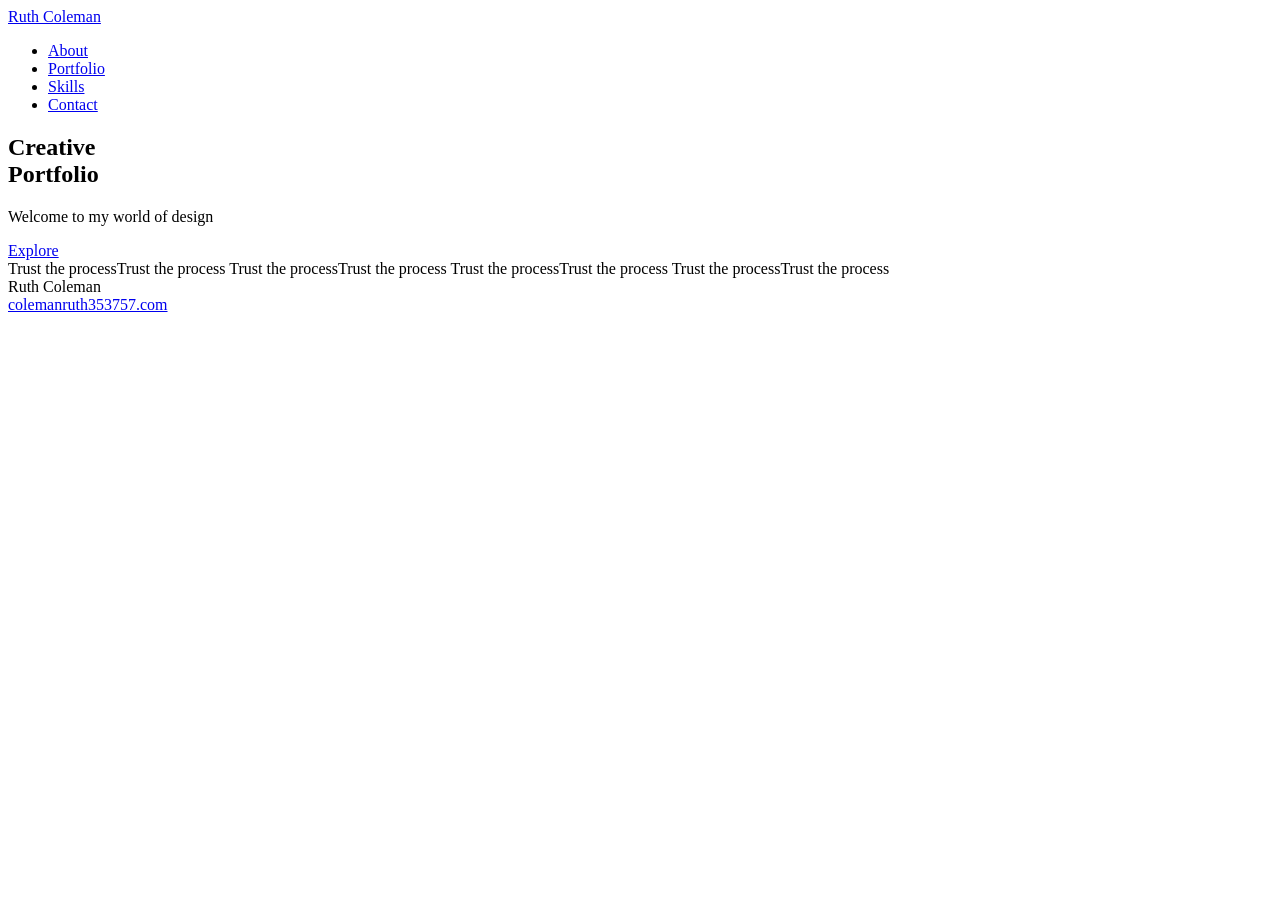
==== index.html @ 7a1e932b "Initial commit via Netlify [skip ci]" ====
<!DOCTYPE html>
<html lang="en">
<head>
<meta charset="UTF-8">
<meta name="viewport" content="width=device-width, initial-scale=1.0">
<title>Ruth Coleman — Creative Portfolio</title>
<link rel="preconnect" href="https://fonts.googleapis.com">
<link rel="preconnect" href="https://fonts.gstatic.com" crossorigin>
<link href="https://fonts.googleapis.com/css2?family=Anton&family=Archivo:wght@400;500;600&display=swap" rel="stylesheet">
<link rel="stylesheet" href="CSS/style.css">
</head>
<body>

  <svg width="0" height="0" style="position:absolute">
    <filter id="grain">
      <feTurbulence type="fractalNoise" baseFrequency="0.9" numOctaves="4" stitchTiles="stitch"/>
      <feColorMatrix type="saturate" values="0"/>
      <feComponentTransfer>
        <feFuncA type="linear" slope="0.35"/>
      </feComponentTransfer>
      <feComposite operator="in" in2="SourceGraphic"/>
      <feBlend in="SourceGraphic" mode="multiply"/>
    </filter>
  </svg>

  <header class="nav">
    <a href="#" class="logo">Ruth Coleman</a>
    <nav>
      <ul>
        <li><a href="about.html">About</a></li>
        <li><a href="portfolio.html">Portfolio</a></li>
        <li><a href="#skills">Skills</a></li>
        <li><a href="contact.html">Contact</a></li>
      </ul>
    </nav>
  </header>

  <section class="hero">
    <div class="arch"></div>
    <div class="hero-content">
      <h1>Creative<br>Portfolio</h1>
      <p>Welcome to my world of design</p>
      <a href="portfolio.html" class="btn">Explore</a>
    </div>
  </section>

  <div class="marquee">
    <div class="marquee-track">
      <span>Trust the process</span><span>Trust the process</span>
      <span>Trust the process</span><span>Trust the process</span>
      <span>Trust the process</span><span>Trust the process</span>
      <span>Trust the process</span><span>Trust the process</span>
    </div>
  </div>

  <footer>
    <div class="foot-name">Ruth Coleman</div>
    <div class="foot-right">
      <a href="mailto:hello@colemanruth353757.com" class="foot-email">colemanruth353757.com</a>
      </div>
  </footer>

</body>
</html>
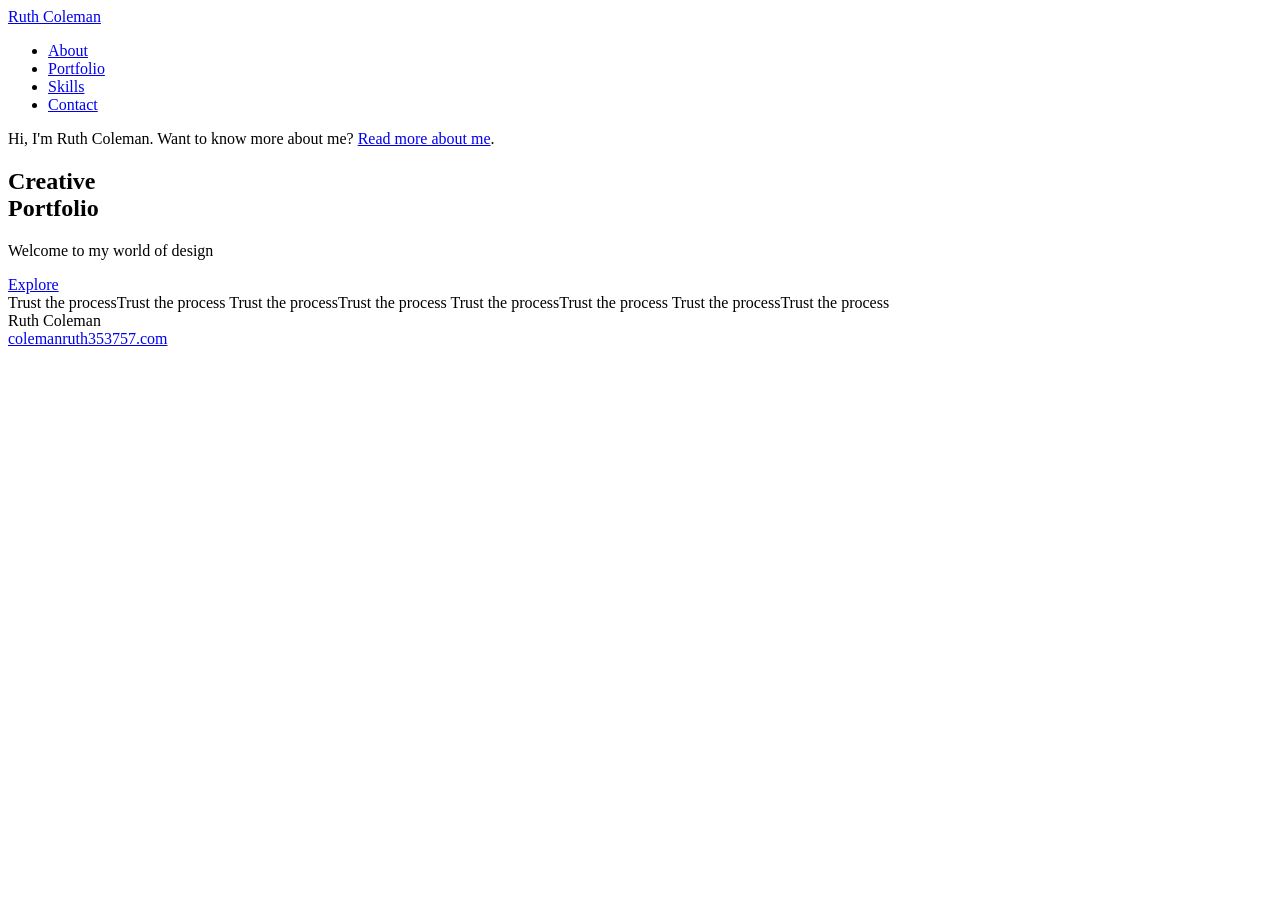
==== commit 2df50b6d: "Update index.html" ====
--- a/index.html
+++ b/index.html
@@ -38,6 +38,7 @@
   <section class="hero">
     <div class="arch"></div>
     <div class="hero-content">
+      <p>Hi, I'm Ruth Coleman. Want to know more about me? <a href="about.html">Read more about me</a>.</p>
       <h1>Creative<br>Portfolio</h1>
       <p>Welcome to my world of design</p>
       <a href="portfolio.html" class="btn">Explore</a>
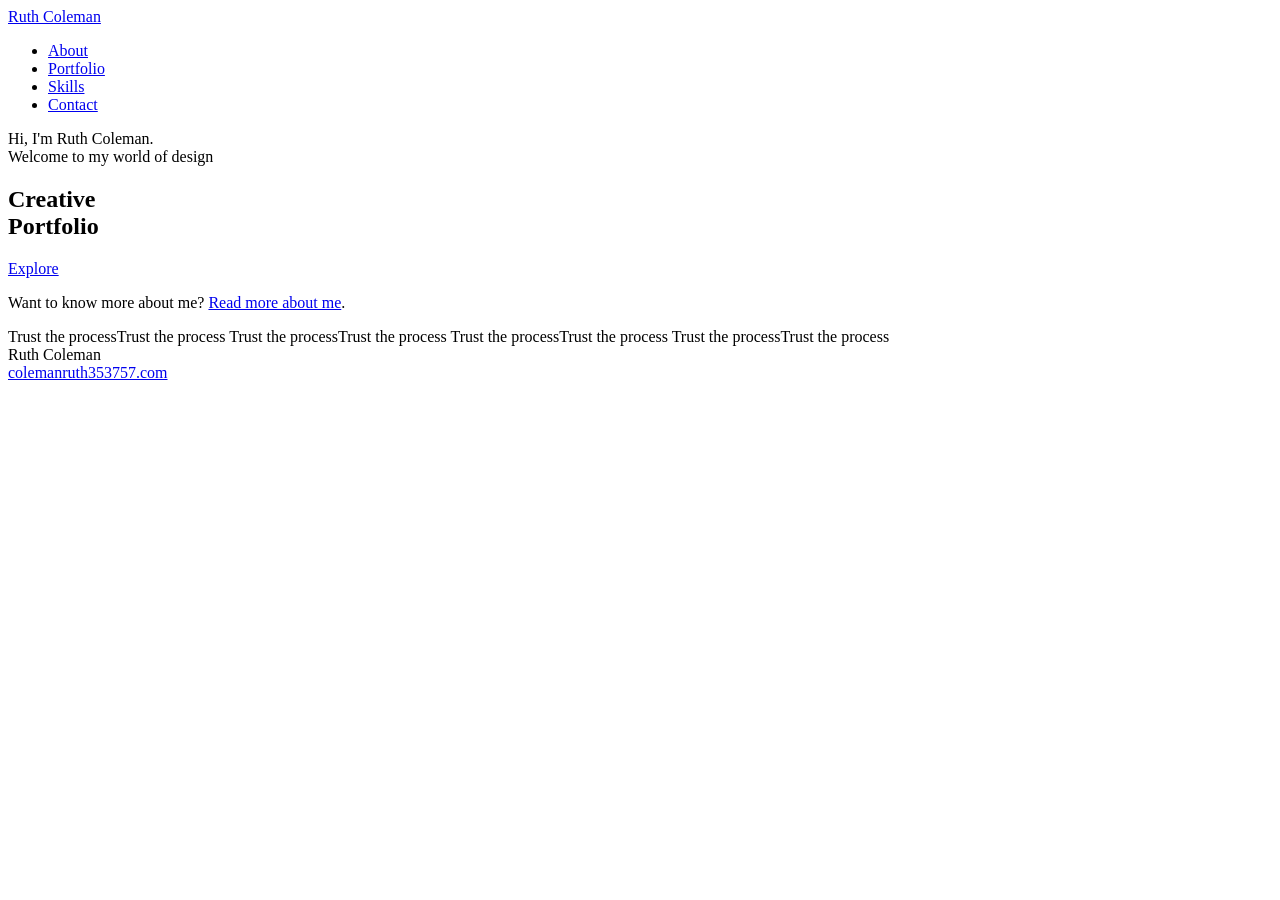
==== commit b33d8a0c: "Update index.html" ====
--- a/index.html
+++ b/index.html
@@ -38,10 +38,10 @@
   <section class="hero">
     <div class="arch"></div>
     <div class="hero-content">
-      <p>Hi, I'm Ruth Coleman. Want to know more about me? <a href="about.html">Read more about me</a>.</p>
+      <p>Hi, I'm Ruth Coleman.<br>Welcome to my world of design</p>
       <h1>Creative<br>Portfolio</h1>
-      <p>Welcome to my world of design</p>
       <a href="portfolio.html" class="btn">Explore</a>
+      <p>Want to know more about me? <a href="about.html">Read more about me</a>.</p>
     </div>
   </section>
 
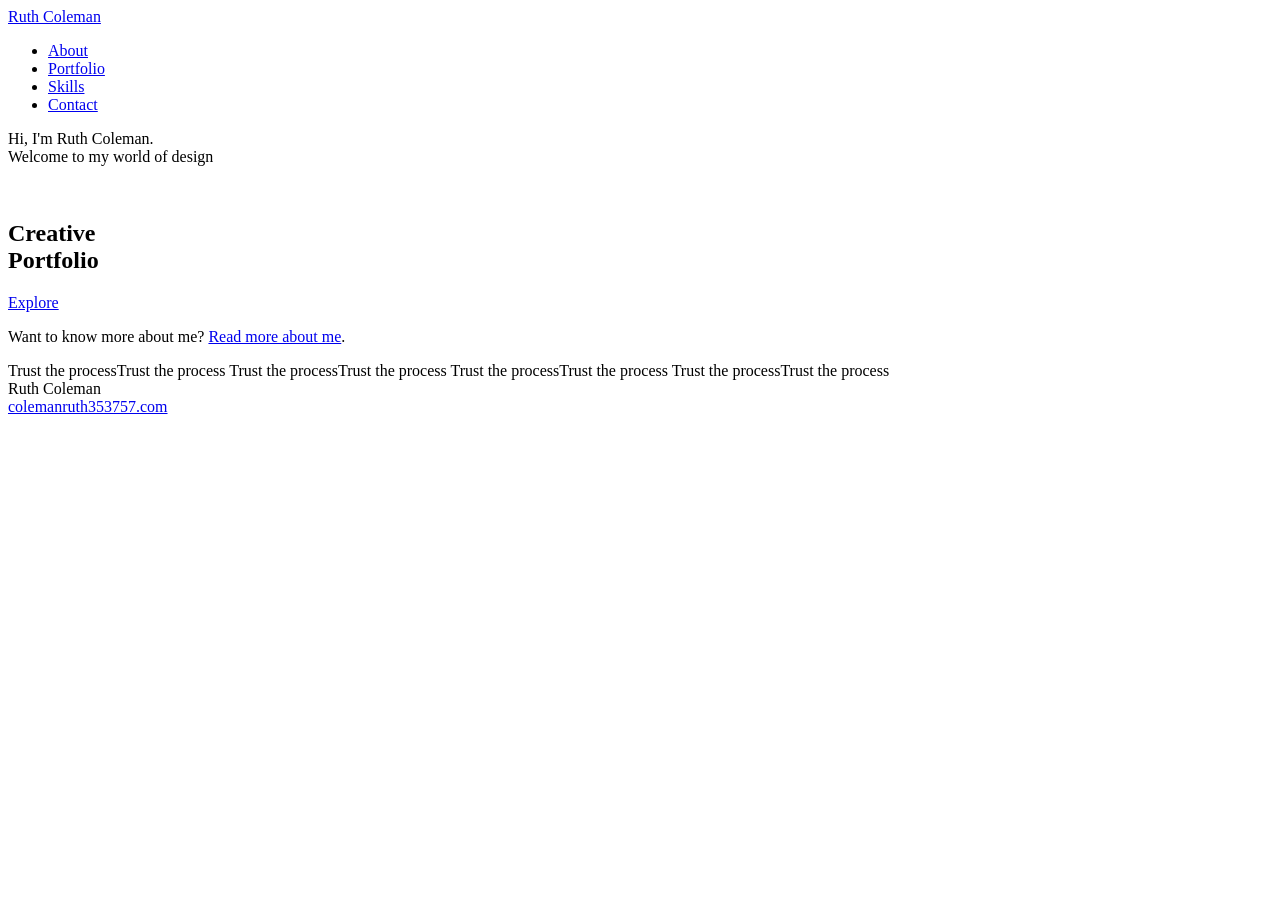
==== commit fad179b3: "Update index.html" ====
--- a/index.html
+++ b/index.html
@@ -39,9 +39,10 @@
     <div class="arch"></div>
     <div class="hero-content">
       <p>Hi, I'm Ruth Coleman.<br>Welcome to my world of design</p>
+      <br>
       <h1>Creative<br>Portfolio</h1>
       <a href="portfolio.html" class="btn">Explore</a>
-      <p>Want to know more about me? <a href="about.html">Read more about me</a>.</p>
+      <p class="link">Want to know more about me? <a href="about.html">Read more about me</a>.</p>
     </div>
   </section>
 
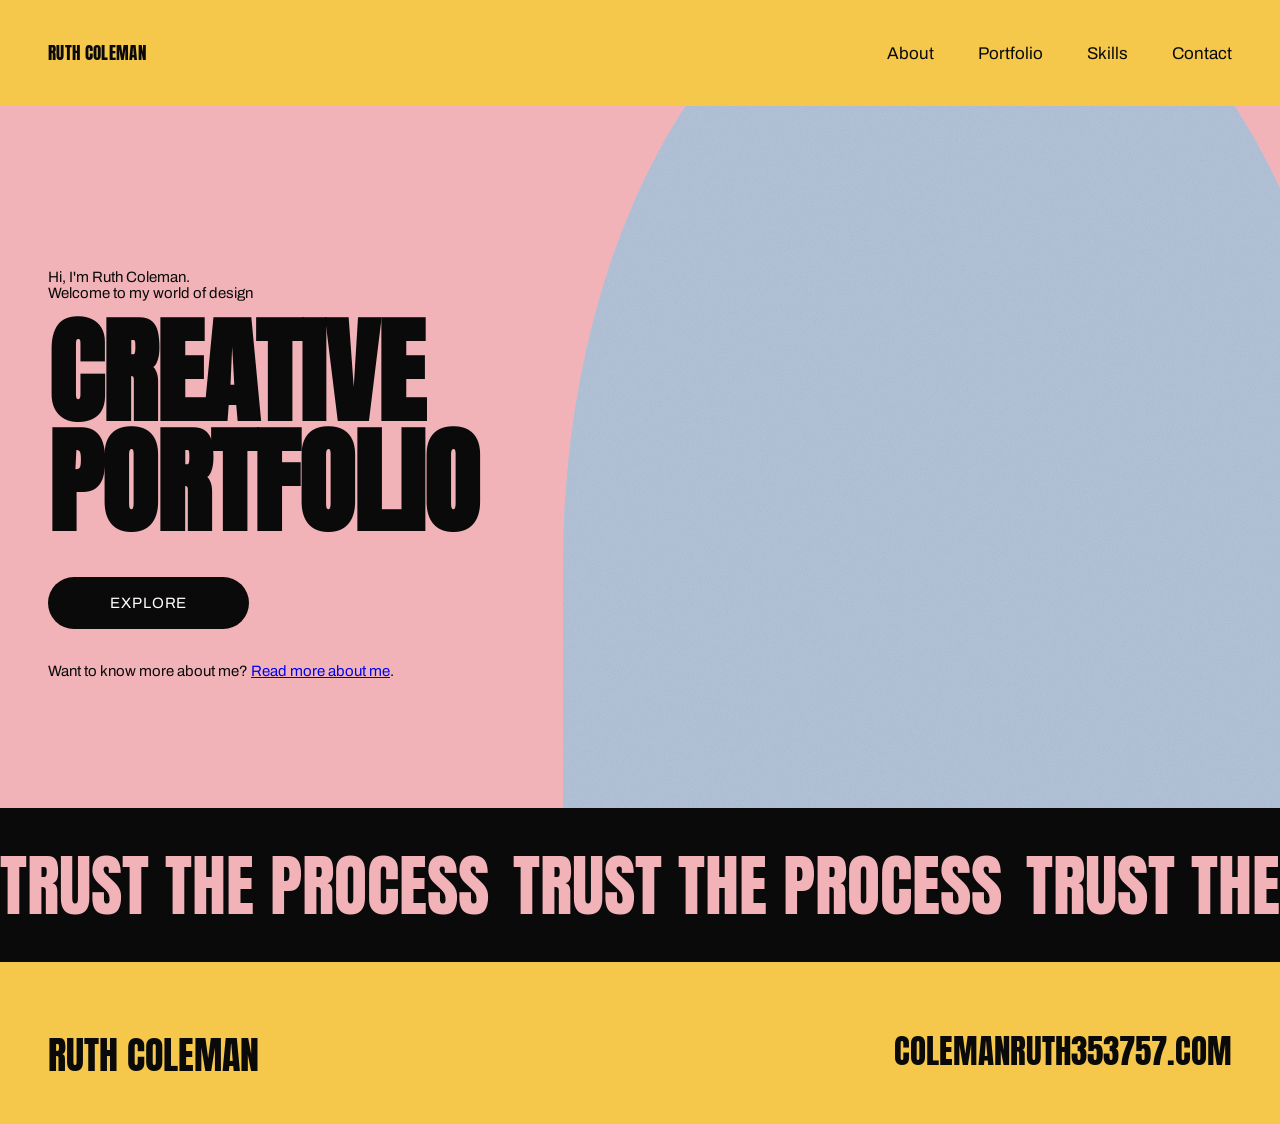
==== commit f19569fa: "Update index.html" ====
--- a/index.html
+++ b/index.html
@@ -7,7 +7,7 @@
 <link rel="preconnect" href="https://fonts.googleapis.com">
 <link rel="preconnect" href="https://fonts.gstatic.com" crossorigin>
 <link href="https://fonts.googleapis.com/css2?family=Anton&family=Archivo:wght@400;500;600&display=swap" rel="stylesheet">
-<link rel="stylesheet" href="CSS/style.css">
+<link rel="stylesheet" href="css/style.css">
 </head>
 <body>
 
@@ -42,7 +42,7 @@
       <br>
       <h1>Creative<br>Portfolio</h1>
       <a href="portfolio.html" class="btn">Explore</a>
-      <p class="link">Want to know more about me? <a href="about.html">Read more about me</a>.</p>
+      <p>Want to know more about me? <a href="about.html">Read more about me</a>.</p>
     </div>
   </section>
 
--- a/css/style.css
+++ b/css/style.css
@@ -0,0 +1,831 @@
+:root {
+  --yellow: #F5C84B;
+  --pink:   #F2B3B8;
+  --blue: #89cff0;
+  --black:  #0A0A0A;
+}
+
+* { margin: 0; padding: 0; box-sizing: border-box; }
+
+body {
+  font-family: 'Archivo', sans-serif;
+  background: var(--pink);
+  color: var(--black);
+}
+
+/* ---------- NAV ---------- */
+.nav {
+  background: var(--yellow);
+  display: flex;
+  align-items: center;
+  justify-content: space-between;
+  padding: 40px 48px;
+}
+.logo {
+  font-family: 'Anton', sans-serif;
+  font-size: 26px;
+  letter-spacing: 0.02em;
+  text-transform: uppercase;
+  text-decoration: none;
+  color: var(--black);
+}
+.nav ul {
+  display: flex;
+  gap: 44px;
+  list-style: none;
+}
+.nav a {
+  font-size: 17px;
+  color: var(--black);
+  text-decoration: none;
+}
+.nav a:hover { text-decoration: underline; text-underline-offset: 4px; }
+
+/* ---------- HERO ---------- */
+.hero {
+  position: relative;
+  background: var(--pink);
+  min-height: 78vh;
+  display: flex;
+  align-items: center;
+  padding: 80px 48px;
+  overflow: hidden;
+}
+
+/* the grainy orange arch */
+.arch {
+  position: absolute;
+  right: -6%;
+  top: 50%;
+  transform: translateY(-50%);
+  width: 62%;
+  height: 150%;
+  background: var(--blue);
+  border-radius: 50% 50% 0 0 / 60% 60% 0 0;
+  filter: url(#grain);
+  pointer-events: none;
+  opacity: 60%;
+}
+
+.hero-content {
+  position: relative;
+  z-index: 2;
+  max-width: 620px;
+}
+
+.hero h1 {
+  font-family: 'Anton', sans-serif;
+  font-size: clamp(56px, 9vw, 118px);
+  line-height: 0.95;
+  text-transform: uppercase;
+  letter-spacing: -0.01em;
+}
+
+.hero p {
+  font-size: clamp(10px, 2vw, 15px);
+  margin-top: 34px;
+}
+
+.btn {
+  display: inline-block;
+  margin-top: 40px;
+  background: var(--black);
+  color: #fff;
+  font-family: 'Archivo', sans-serif;
+  font-size: 15px;
+  letter-spacing: 0.06em;
+  text-transform: uppercase;
+  text-decoration: none;
+  padding: 18px 62px;
+  border-radius: 999px;
+  transition: transform 0.18s ease, opacity 0.18s ease;
+}
+.btn:hover { transform: translateY(-2px); opacity: 0.88; }
+
+/* ---------- MARQUEE ---------- */
+.marquee {
+  background: var(--black);
+  overflow: hidden;
+  padding: 26px 0;
+  white-space: nowrap;
+}
+.marquee-track {
+  display: inline-flex;
+  animation: scroll 22s linear infinite;
+}
+.marquee span {
+  font-family: 'Anton', sans-serif;
+  font-size: clamp(38px, 5.5vw, 68px);
+  color: var(--pink);
+  text-transform: uppercase;
+  padding-right: 0.35em;
+}
+@keyframes scroll {
+  from { transform: translateX(0); }
+  to   { transform: translateX(-50%); }
+}
+
+/* ---------- FOOTER ---------- */
+footer {
+  background: var(--yellow);
+  padding: 64px 48px 40px;
+  display: flex;
+  flex-wrap: wrap;
+  justify-content: space-between;
+  align-items: flex-start;
+  gap: 32px;
+}
+.foot-name {
+  font-family: 'Anton', sans-serif;
+  font-size: clamp(26px, 3vw, 40px);
+  text-transform: uppercase;
+}
+.foot-right { text-align: right; }
+.foot-email {
+  font-family: 'Anton', sans-serif;
+  font-size: clamp(22px, 2.6vw, 36px);
+  text-transform: uppercase;
+  text-decoration: none;
+  color: var(--black);
+}
+.socials {
+  margin-top: 22px;
+  display: flex;
+  gap: 18px;
+  justify-content: flex-end;
+}
+.socials a {
+  color: var(--black);
+  font-size: 22px;
+  text-decoration: none;
+}
+
+/* ---------- MOBILE ---------- */
+@media (max-width: 760px) {
+  .nav { flex-direction: column; gap: 16px; padding: 20px 24px; }
+  .nav ul { gap: 24px; flex-wrap: wrap; justify-content: center; }
+  .hero { padding: 60px 24px; min-height: 70vh; }
+  .arch { width: 110%; right: -30%; opacity: 0.6; }
+  footer { flex-direction: column; padding: 48px 24px; }
+  .foot-right { text-align: left; }
+  .socials { justify-content: flex-start; }
+}
+/* ---------- NAV ACTIVE ---------- */
+.nav a.active {
+  text-decoration: underline;
+  text-underline-offset: 6px;
+  text-decoration-thickness: 2px;
+}
+
+/* ---------- PROJECTS INTRO ---------- */
+.projects-intro {
+  background: var(--pink);
+  display: grid;
+  grid-template-columns: 1fr 1fr;
+  gap: 64px;
+  align-items: center;
+  padding: 72px 48px;
+}
+.projects-intro h1 {
+  font-family: 'Anton', sans-serif;
+  font-size: clamp(48px, 6vw, 84px);
+  text-transform: uppercase;
+  line-height: 0.95;
+  margin-bottom: 28px;
+}
+.projects-intro p {
+  font-size: 19px;
+  line-height: 1.55;
+  max-width: 52ch;
+}
+.project-notes {
+  list-style: none;
+  margin: 26px 0;
+}
+.project-notes li {
+  font-size: 19px;
+  line-height: 1.8;
+  padding-left: 26px;
+  position: relative;
+}
+.project-notes li::before {
+  content: "·";
+  position: absolute;
+  left: 8px;
+  font-weight: 700;
+}
+.projects-intro-image img {
+  width: 100%;
+  height: 100%;
+  max-height: 460px;
+  object-fit: cover;
+  display: block;
+}
+
+/* ---------- PROJECT GRID ---------- */
+.project-grid {
+  background: var(--yellow);
+  display: grid;
+  grid-template-columns: 1fr 1fr;
+  gap: 24px;
+  padding: 24px;
+}
+
+.project-card {
+  position: relative;
+  display: block;
+  overflow: hidden;
+  aspect-ratio: 16 / 9;
+  text-decoration: none;
+}
+.project-card img {
+  width: 100%;
+  height: 100%;
+  border-radius:5%;
+  object-fit: cover;
+  display: block;
+  transition: transform 0.5s ease;
+}
+.project-card:hover img { transform: scale(1.04); }
+
+.project-overlay {
+  position: absolute;
+  inset: 0;
+  display: flex;
+  flex-direction: column;
+  justify-content: center;
+  padding: 32px;
+  color: var(--black);
+  background: rgba(245, 200, 75, 0.55);
+  opacity: 0;
+  transition: opacity 0.35s ease;
+}
+.project-card:hover .project-overlay,
+.project-card:focus-visible .project-overlay { opacity: 1; }
+
+.project-title {
+  font-family: 'Anton', sans-serif;
+  font-size: clamp(22px, 2.6vw, 40px);
+  text-transform: uppercase;
+  line-height: 1.05;
+  max-width: 14ch;
+}
+.project-year {
+  font-family: 'Anton', sans-serif;
+  font-size: clamp(22px, 2.6vw, 40px);
+  text-transform: uppercase;
+  margin-top: 6px;
+}
+
+/* ---------- PROJECT PAGE ---------- */
+.project-hero {
+  background: var(--pink);
+  padding-top: 30px;
+  padding-left: 40px;
+  padding-right: 40px;
+  padding-bottom: none;
+  margin: auto;
+  display: inline-block;
+}
+.intro{
+  padding-top: 10px;
+}
+.back-link {
+  font-size: 15px;
+  color: var(--black);
+  text-decoration: none;
+  display: inline-block;
+  margin-bottom: 32px;
+}
+.back-link:hover { text-decoration: underline; }
+.project-eyebrow {
+  font-size: 15px;
+  letter-spacing: 0.08em;
+  text-transform: uppercase;
+  margin-bottom: 12px;
+}
+.project-hero h1 {
+  font-family: 'Anton', sans-serif;
+  font-size: clamp(48px, 8vw, 110px);
+  text-transform: uppercase;
+  line-height: 0.95;
+}
+.project-lede {
+  font-size: clamp(18px, 2vw, 24px);
+  line-height: 1.5;
+  max-width: 46ch;
+  margin-top: 24px;
+}
+.process {
+  padding-top: 20px;
+}
+.project-cover {
+  background: var(--pink);
+  padding: 0 48px 64px;
+}
+.project-cover img {
+  width: 100%;
+  display: block;
+}
+.project-body {
+  background: var(--yellow);
+  padding: 64px 48px;
+  gap: 64px;
+}
+.project-meta div { margin-bottom: 28px; }
+.project-meta h3 {
+  font-family: 'Anton', sans-serif;
+  font-size: 15px;
+  letter-spacing: 0.08em;
+  text-transform: uppercase;
+  margin-bottom: 6px;
+}
+.project-meta p { font-size: 17px; line-height: 1.5; }
+.project-text h2 {
+  font-family: 'Anton', sans-serif;
+  font-size: 26px;
+  text-transform: uppercase;
+  margin-bottom: 12px;
+}
+.project-text p {
+  font-size: 18px;
+  line-height: 1.65;
+  max-width: 62ch;
+  margin-bottom: 36px;
+}
+
+/* ---------- MOBILE ---------- */
+@media (max-width: 760px) {
+  .projects-intro,
+  .project-grid,
+  .project-body {
+    grid-template-columns: 1fr;
+    gap: 32px;
+    padding: 48px 24px;
+  }
+  .project-grid { padding: 16px; gap: 16px; }
+  .project-card { aspect-ratio: 4 / 3; }
+  .project-overlay { opacity: 1; background: rgba(245, 200, 75, 0.7); }
+  .project-hero,
+  .project-cover { padding-left: 24px; padding-right: 24px; }
+}
+/* ---------- ABOUT ---------- */
+.about {
+  background: var(--pink);
+  display: grid;
+  grid-template-columns: 1fr 1fr;
+  gap: 72px;
+  align-items: start;
+  padding: 64px 48px 96px;
+}
+.about-photo img {
+  width: 100%;
+  display: block;
+  object-fit: cover;
+}
+.about-text h1 {
+  font-family: 'Anton', sans-serif;
+  font-size: clamp(40px, 5vw, 64px);
+  text-transform: uppercase;
+  line-height: 0.95;
+  margin-bottom: 32px;
+}
+.about-text p {
+  font-size: clamp(18px, 1.6vw, 22px);
+  line-height: 1.55;
+  max-width: 46ch;
+}
+
+@media (max-width: 760px) {
+  .about {
+    grid-template-columns: 1fr;
+    gap: 32px;
+    padding: 40px 24px 64px;
+  }
+}
+/* ---------- CONTACT ---------- */
+.contact {
+  background: var(--pink);
+  padding: 64px 48px 96px;
+}
+.contact h1 {
+  font-family: 'Anton', sans-serif;
+  font-size: clamp(48px, 7vw, 96px);
+  text-transform: uppercase;
+  line-height: 0.95;
+  margin-bottom: 24px;
+}
+.contact-lede {
+  font-size: clamp(18px, 1.8vw, 22px);
+  line-height: 1.55;
+  max-width: 44ch;
+  margin-bottom: 56px;
+}
+
+.contact-list {
+  list-style: none;
+  max-width: 900px;
+  border-top: 2px solid var(--black);
+}
+.contact-list li {
+  display: grid;
+  grid-template-columns: 200px 1fr;
+  gap: 24px;
+  align-items: baseline;
+  padding: 24px 0;
+  border-bottom: 2px solid var(--black);
+}
+.contact-label {
+  font-family: 'Anton', sans-serif;
+  font-size: 16px;
+  letter-spacing: 0.08em;
+  text-transform: uppercase;
+}
+.contact-list a {
+  font-size: clamp(18px, 2vw, 26px);
+  color: var(--black);
+  text-decoration: none;
+  word-break: break-word;
+}
+.contact-list a:hover {
+  text-decoration: underline;
+  text-underline-offset: 6px;
+  text-decoration-thickness: 2px;
+}
+
+@media (max-width: 760px) {
+  .contact { padding: 40px 24px 64px; }
+  .contact-list li {
+    grid-template-columns: 1fr;
+    gap: 6px;
+  }
+}
+/* ---------- SKILLS ---------- */
+.skills {
+  background: var(--pink);
+  padding: 64px 48px 96px;
+}
+.skills h1 {
+  font-family: 'Anton', sans-serif;
+  font-size: clamp(48px, 7vw, 96px);
+  text-transform: uppercase;
+  line-height: 0.95;
+  margin-bottom: 20px;
+}
+.skills-lede {
+  font-size: clamp(18px, 1.8vw, 22px);
+  line-height: 1.55;
+  max-width: 44ch;
+  margin-bottom: 56px;
+}
+
+.skill-block {
+  display: grid;
+  grid-template-columns: 1.1fr 1fr;
+  gap: 24px 48px;
+  align-items: start;
+  padding: 32px 0;
+  border-top: 2px solid var(--black);
+}
+.skill-block:last-of-type { border-bottom: 2px solid var(--black); }
+
+.skill-head h2 {
+  font-family: 'Anton', sans-serif;
+  font-size: clamp(24px, 2.6vw, 34px);
+  text-transform: uppercase;
+  line-height: 1.05;
+  margin-bottom: 10px;
+}
+.skill-head p {
+  font-size: 18px;
+  line-height: 1.55;
+  max-width: 40ch;
+}
+
+.skill-tags {
+  list-style: none;
+  display: flex;
+  flex-wrap: wrap;
+  gap: 10px;
+  align-content: start;
+}
+.skill-tags li {
+  font-size: 15px;
+  letter-spacing: 0.04em;
+  text-transform: uppercase;
+  padding: 8px 16px;
+  border: 2px solid var(--black);
+  border-radius: 999px;
+}
+
+.skill-link {
+  grid-column: 2;
+  font-size: 17px;
+  font-weight: 600;
+  color: var(--black);
+  text-decoration: none;
+  justify-self: start;
+}
+.skill-link:hover {
+  text-decoration: underline;
+  text-underline-offset: 6px;
+  text-decoration-thickness: 2px;
+}
+
+@media (max-width: 760px) {
+  .skills { padding: 40px 24px 64px; }
+  .skill-block { grid-template-columns: 1fr; gap: 18px; }
+  .skill-link { grid-column: 1; }
+}
+/* ---------- STAGE CARDS ---------- */
+h2{
+   font-family: 'Anton', sans-serif;
+  font-size: 21px;
+  text-transform: uppercase;
+  line-height: 1.1;
+  margin-bottom: 8px;
+}
+
+.stage-grid {
+  display: grid;
+  grid-template-columns: repeat(2, 1fr);
+  gap: 16px;
+  margin-bottom: 40px;
+  padding-top: 30px;
+}
+.stage-card {
+  border: 2px solid var(--black);
+  border-radius: 6px;
+  padding: 20px 22px;
+}
+.stage-card span {
+  display: block;
+  font-family: 'Anton', sans-serif;
+  font-size: 15px;
+  letter-spacing: 0.06em;
+  color: #c8102e;
+  margin-bottom: 6px;
+}
+.stage-card h3 {
+  font-family: 'Anton', sans-serif;
+  font-size: 21px;
+  text-transform: uppercase;
+  line-height: 1.1;
+  margin-bottom: 8px;
+}
+.stage-card p {
+  font-size: 16px;
+  line-height: 1.5;
+  margin: 0;
+}
+
+@media (max-width: 760px) {
+  .stage-grid { 
+    padding-top: 30px;
+    grid-template-columns: 1fr; }
+}
+/* ---------- STAGE ROWS ---------- */
+.stage-row.reverse {
+  background-color: var(--yellow);
+}
+.stage-row.reverse .stage-row-text { 
+  order: 2;
+}
+.stage-row.reverse .stage-row-img  {
+  order: 1;
+  padding-top: 20px;
+}
+.stage-row {
+  display: grid;
+  grid-template-columns: 1fr 1fr;
+  align-items: center;   /* text sits level with the image, not top-aligned */
+  padding: 0 80px 0 80px;   /* or just increase the right value */
+  gap: 64px;
+}
+.stage-row-text { max-width: 46ch; }
+
+.stage-num {
+  padding-top: 15px;
+  display: block;
+  font-family: 'Anton', sans-serif;
+  font-size: 15px;
+  letter-spacing: 0.06em;
+  color: #c8102e;
+  margin-bottom: 6px;
+}
+.stage-row-text h3 {
+  font-family: 'Anton', sans-serif;
+  font-size: 28px;
+  text-transform: uppercase;
+  line-height: 1.05;
+  margin-bottom: 12px;
+}
+.stage-row-text p { font-size: 17px; line-height: 1.6; margin: 0; }
+
+.stage-row-img { margin: 0; }
+
+.stage-row-img img {
+  width: 100%;
+  max-height: 400px;
+  object-fit: contain;
+  display: block;
+  border-radius: 6px;
+  border: none;
+  padding-top: 20px;
+}
+
+.stage-row-img figcaption {
+  font-size: 14px;
+  margin-top: 10px;
+  opacity: 0.65;
+}
+
+/* Six-up card grid for the later stages */
+.stage-grid--three { grid-template-columns: repeat(3, 1fr); }
+
+@media (max-width: 760px) {
+  .stage-row { grid-template-columns: 1fr; gap: 20px; margin-bottom: 40px; }
+  .stage-row.reverse .stage-row-text,
+  .stage-row.reverse .stage-row-img { order: initial; }
+  .stage-grid--three { grid-template-columns: 1fr; }
+}
+/* ---------- PROJECT META ---------- */
+.project-meta {
+  list-style: none;
+  padding: 0;
+  margin: 32px 0 0;
+  display: flex;
+  flex-wrap: wrap;
+  gap: 12px 40px;
+  font-size: 15px;
+}
+.project-meta strong {
+  display: block;
+  font-family: 'Anton', sans-serif;
+  font-size: 13px;
+  letter-spacing: 0.06em;
+  text-transform: uppercase;
+  color: #c8102e;
+  margin-bottom: 2px;
+}
+
+/* ---------- COVER ---------- */
+.project-cover { margin: 48px 0; }
+.project-cover img {
+  width: 100%;
+  display: block;
+  border: 2px solid var(--black);
+  border-radius: 6px;
+}
+
+/* ---------- CALLOUT ---------- */
+.callout {
+  background: var(--yellow);
+  padding: 24px 28px;
+  margin: 48px 0;
+  border-radius: 0 6px 6px 0;
+}
+.callout h3 {
+  font-family: 'Anton', sans-serif;
+  font-size: 18px;
+  text-transform: uppercase;
+  letter-spacing: 0.03em;
+  margin-bottom: 10px;
+}
+.callout p { margin: 0; font-size: 16px; line-height: 1.6; }
+
+
+
+@media (max-width: 760px) {
+  .project-meta { flex-direction: column; gap: 16px; }
+  .project-nav { flex-direction: column; align-items: flex-start; }
+}
+/* ---------- SPACING RESET (brochure page) ---------- */
+.project > * + * { margin-top: 0; }
+
+.project section,
+.project figure,
+.project .stage-grid,
+.project .stage-row,
+.project .callout {
+  margin: 0 0 56px;
+}
+
+.project h2 {
+  font-size: clamp(28px, 4vw, 40px);
+  line-height: 1.1;
+  margin: 72px 0 20px;
+}
+
+.project h2 + p { margin-bottom: 32px; }
+
+.project p {
+  max-width: 68ch;
+  line-height: 1.65;
+  margin: 0 0 20px;
+}
+
+/* Images shouldn't add their own gap */
+.project figure { padding: 0; }
+.project figure img { display: block; width: 100%; }
+.project figcaption {
+  font-size: 13px;
+  opacity: 0.65;
+  margin-top: 10px;
+}
+
+/* Stage rows: consistent gap, no collapse weirdness */
+.stage-row {
+  display: grid;
+  grid-template-columns: 1fr 1fr;
+  align-items: center;
+  margin-bottom: 56px;
+  padding: 0 80px;
+  gap: 64px;
+}
+
+.stage-row.reverse .stage-row-text { 
+  order: 2;
+  background-color: var
+}
+.stage-row.reverse .stage-row-img  { order: 1; }
+.stage-row-text > *:last-child { margin-bottom: 0; }
+.stage-row-img { margin: 0; }
+
+/* Stage grid */
+.stage-grid {
+  display: grid;
+  grid-template-columns: repeat(2, 1fr);
+  gap: 24px;
+}
+.stage-card {
+  border: 2px solid var(--black, #111);
+  border-radius: 6px;
+  padding: 24px;
+}
+.stage-card > *:last-child { margin-bottom: 0; }
+.stage-num {
+  display: block;
+  font-family: 'Anton', sans-serif;
+  font-size: 14px;
+  color: #c8102e;
+  letter-spacing: 0.08em;
+  margin-bottom: 6px;
+}
+.stage-card h3, .stage-row-text h3 {
+  font-family: 'Anton', sans-serif;
+  font-size: 22px;
+  text-transform: uppercase;
+  letter-spacing: 0.02em;
+  margin: 0 0 10px;
+}
+
+@media (max-width: 900px) {
+  .stage-row { grid-template-columns: 1fr; gap: 24px; }
+  .stage-row.reverse .stage-row-text,
+  .stage-row.reverse .stage-row-img { order: 0; }
+  .stage-grid { grid-template-columns: 1fr; }
+}
+.project {
+  margin: 0 auto;
+}
+
+@media (max-width: 760px) {
+  .project { padding: 0 20px; }
+}
+.project-hero {
+  display: grid;
+  grid-template-columns: 1.15fr 0.85fr;
+  gap: 56px;
+  align-items: start;
+  margin-bottom: 72px;
+}
+
+.hero-text h1 { margin-top: 0; }
+.lede {
+  padding-top: 15px;
+}
+.hero-img { margin: 0; }
+.hero-img img {
+  width: 100%;
+  max-height: 600px;
+  display: block;
+  border: 2px solid var(--black, #111);
+  border-radius: 6px;
+}
+.process-content {
+  max-width: 100%;
+  margin: 0 auto;
+  padding: 0 80px;
+}
+
+
+
+@media (max-width: 860px) {
+  .project-hero {
+    grid-template-columns: 1fr;
+    gap: 28px;
+  }
+  .hero-img { max-width: 420px; }
+}
+
